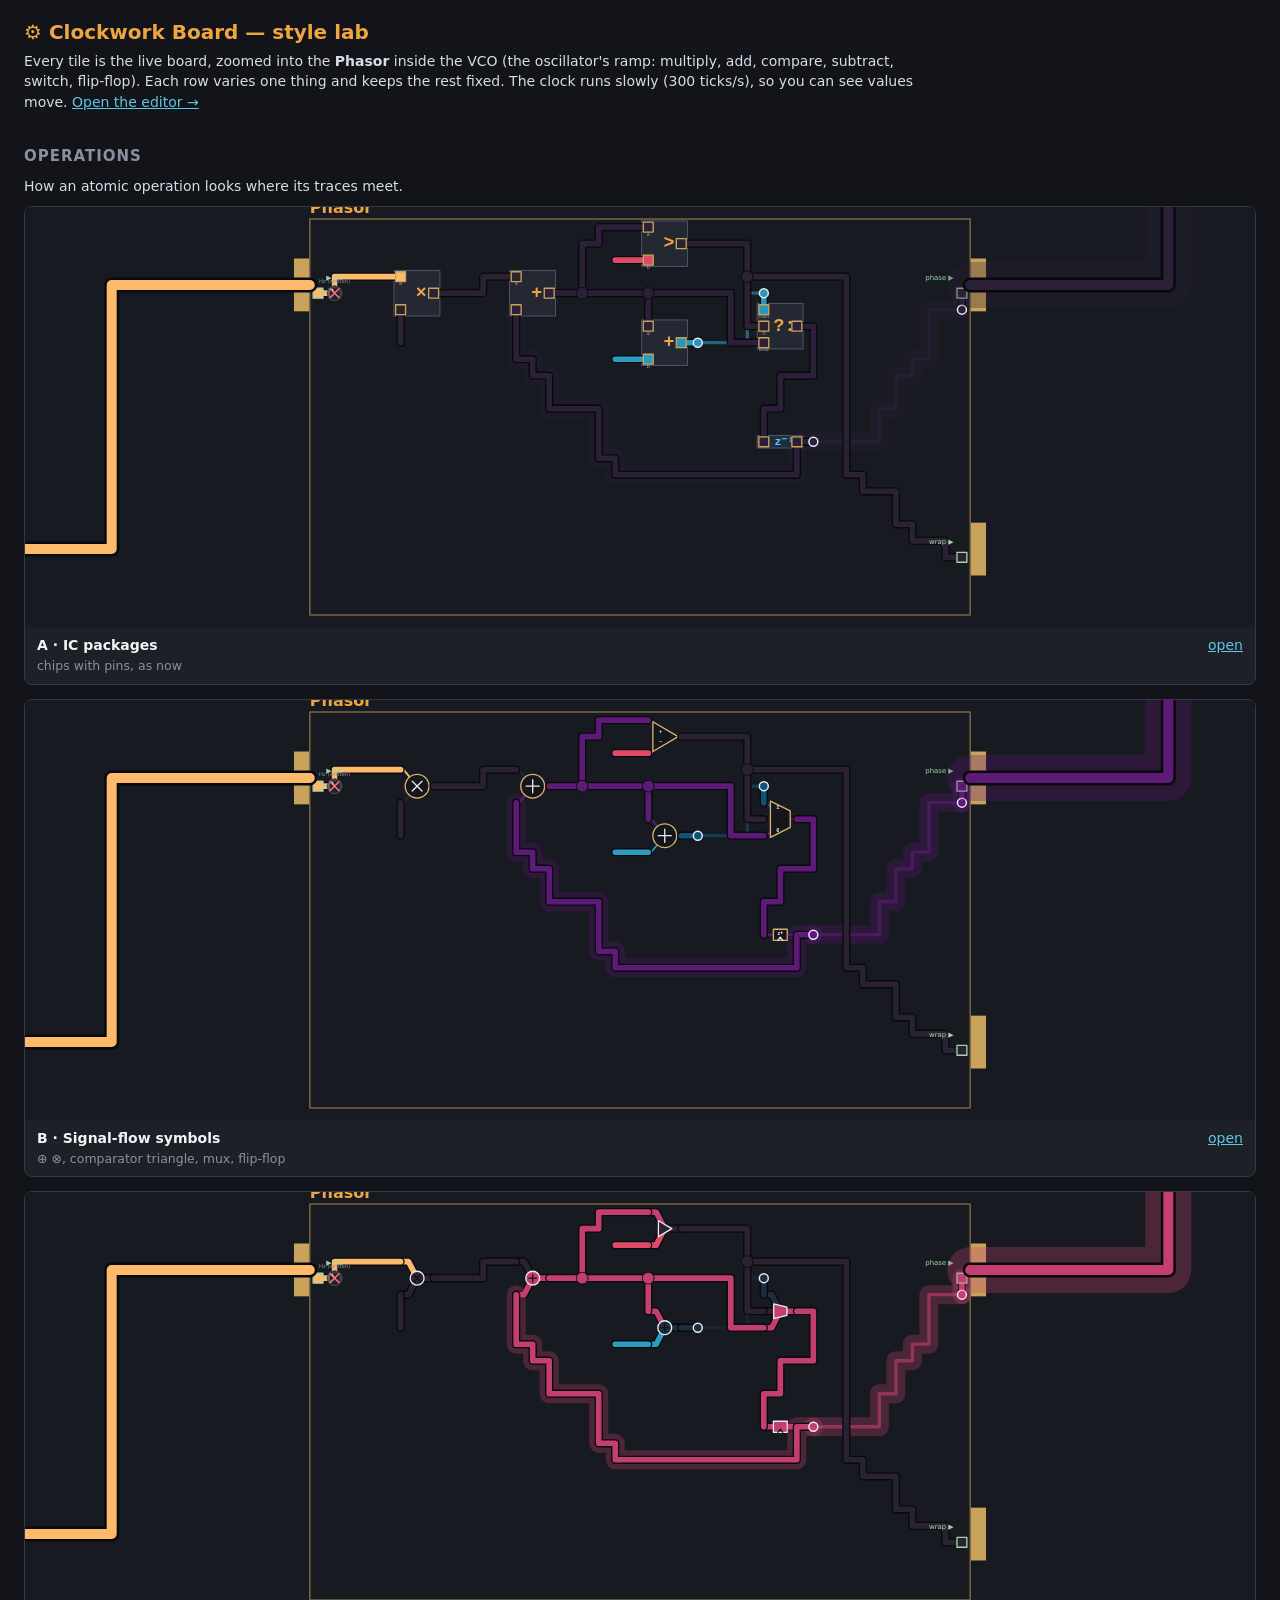
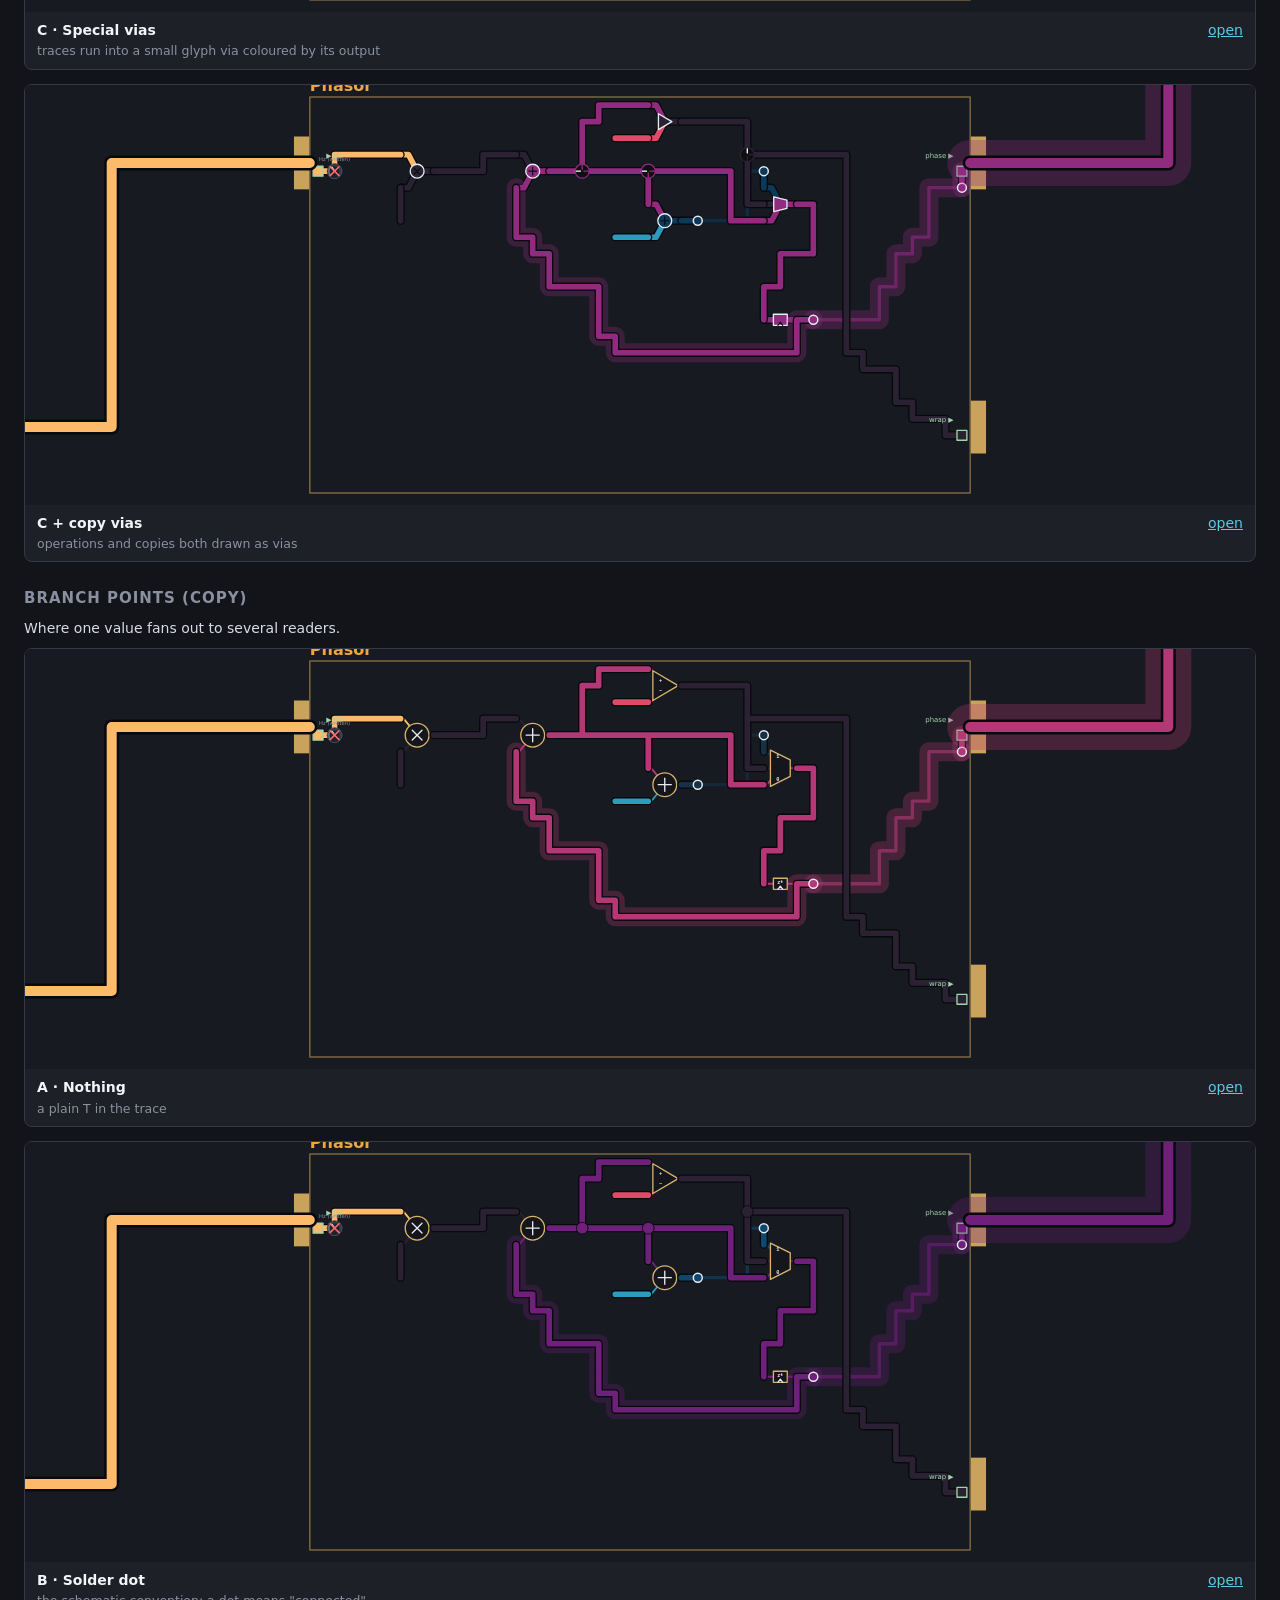
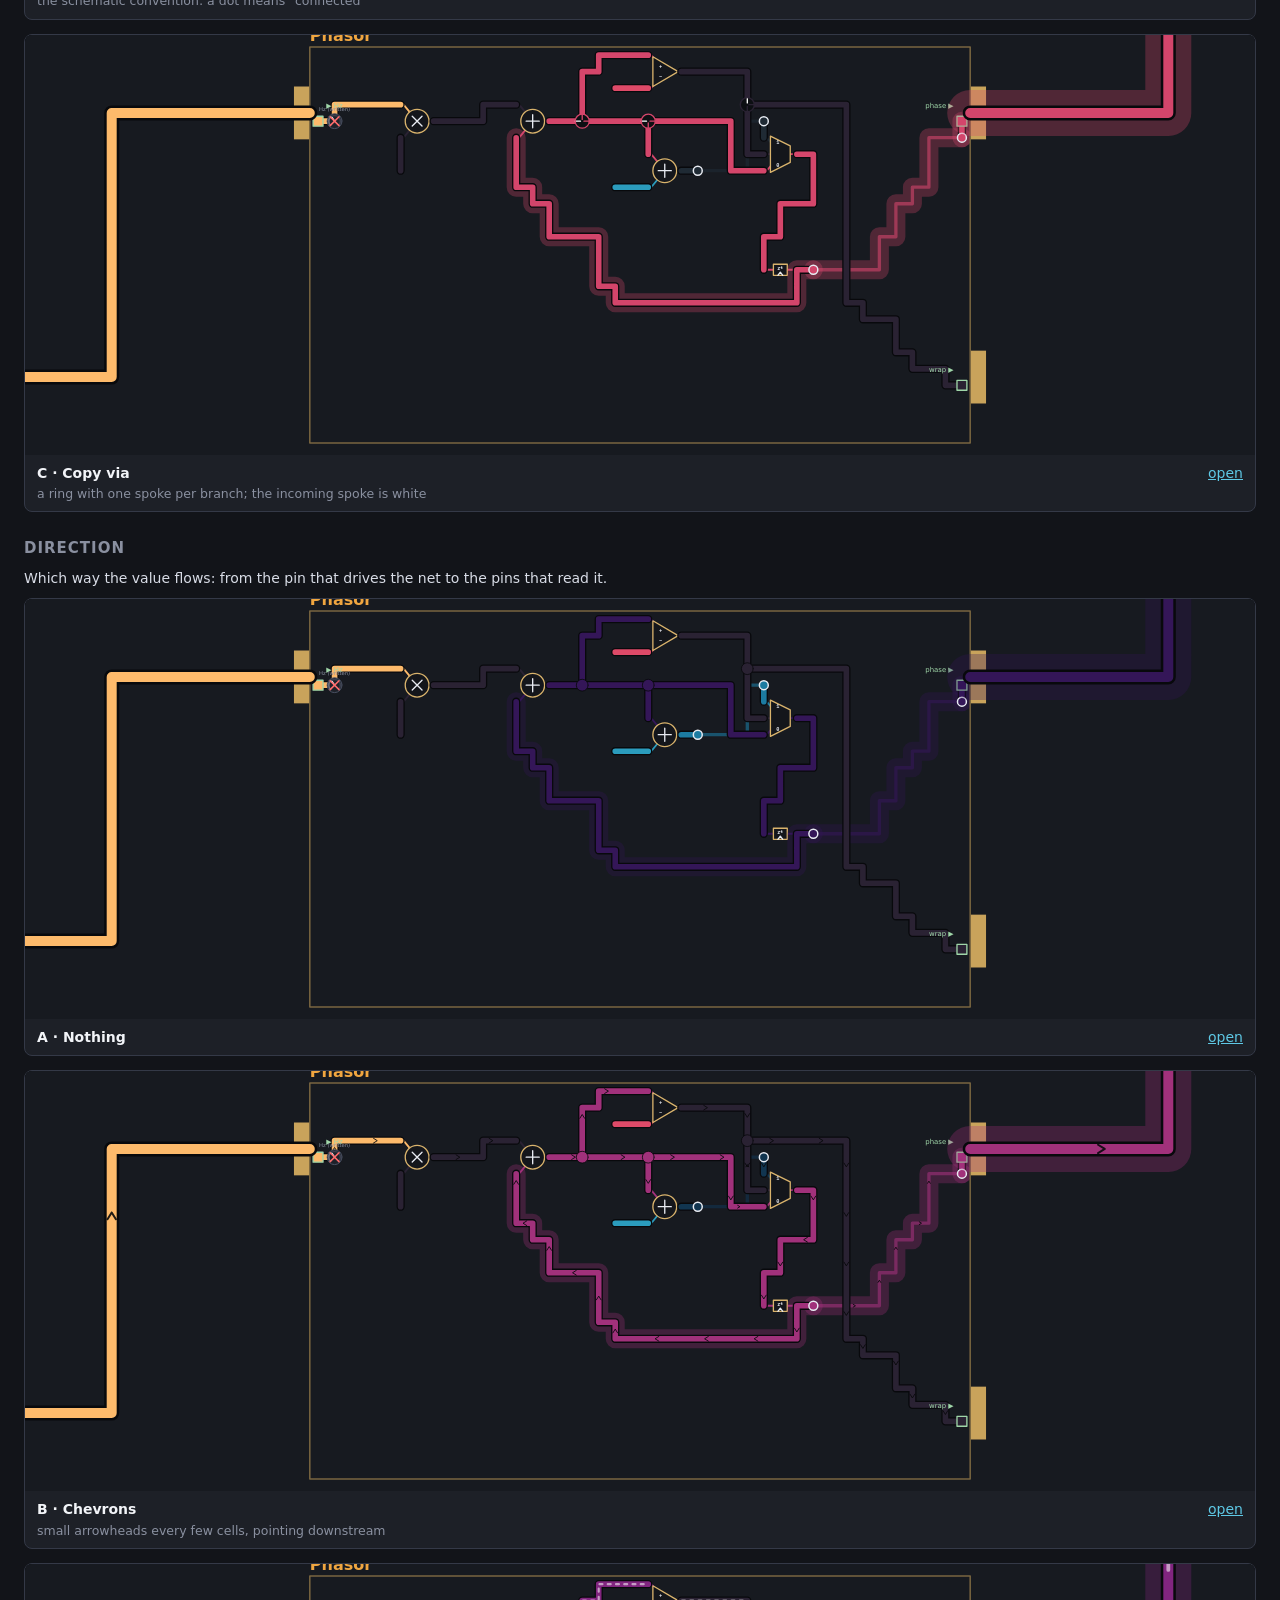
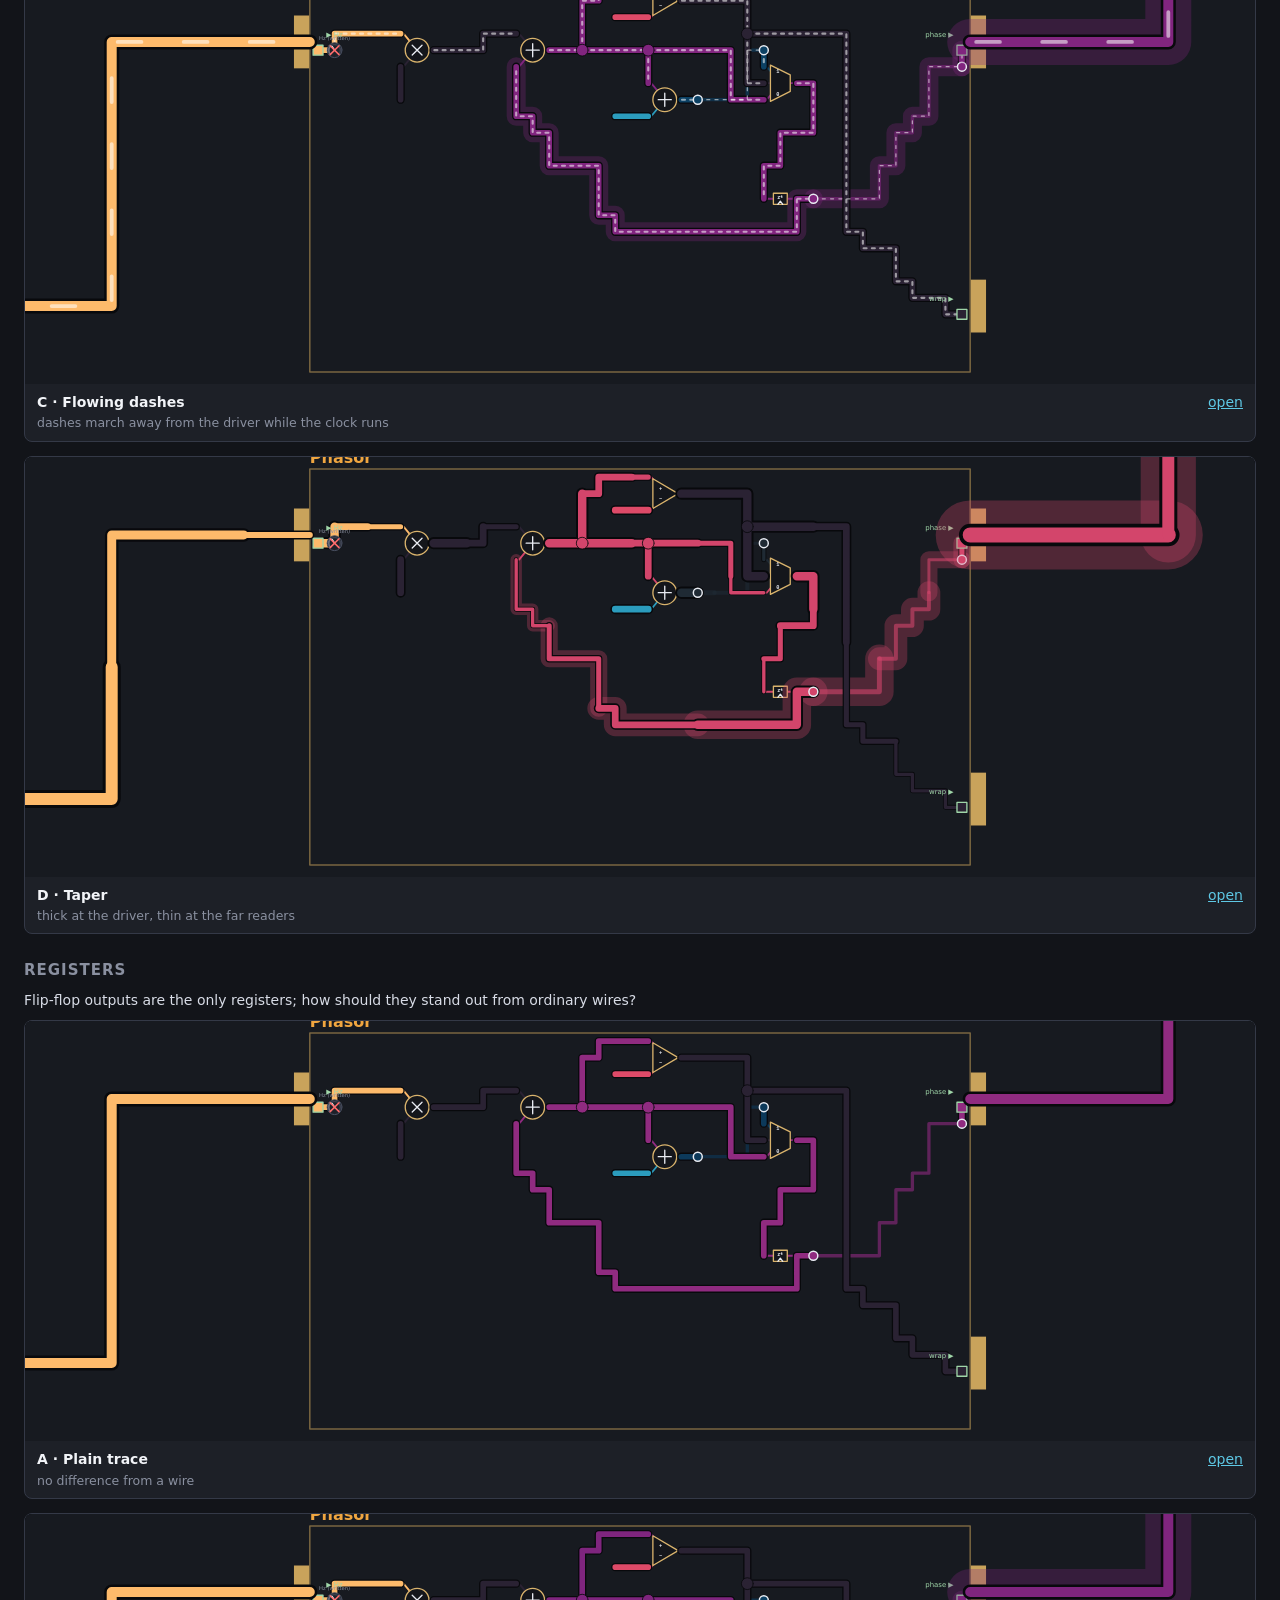
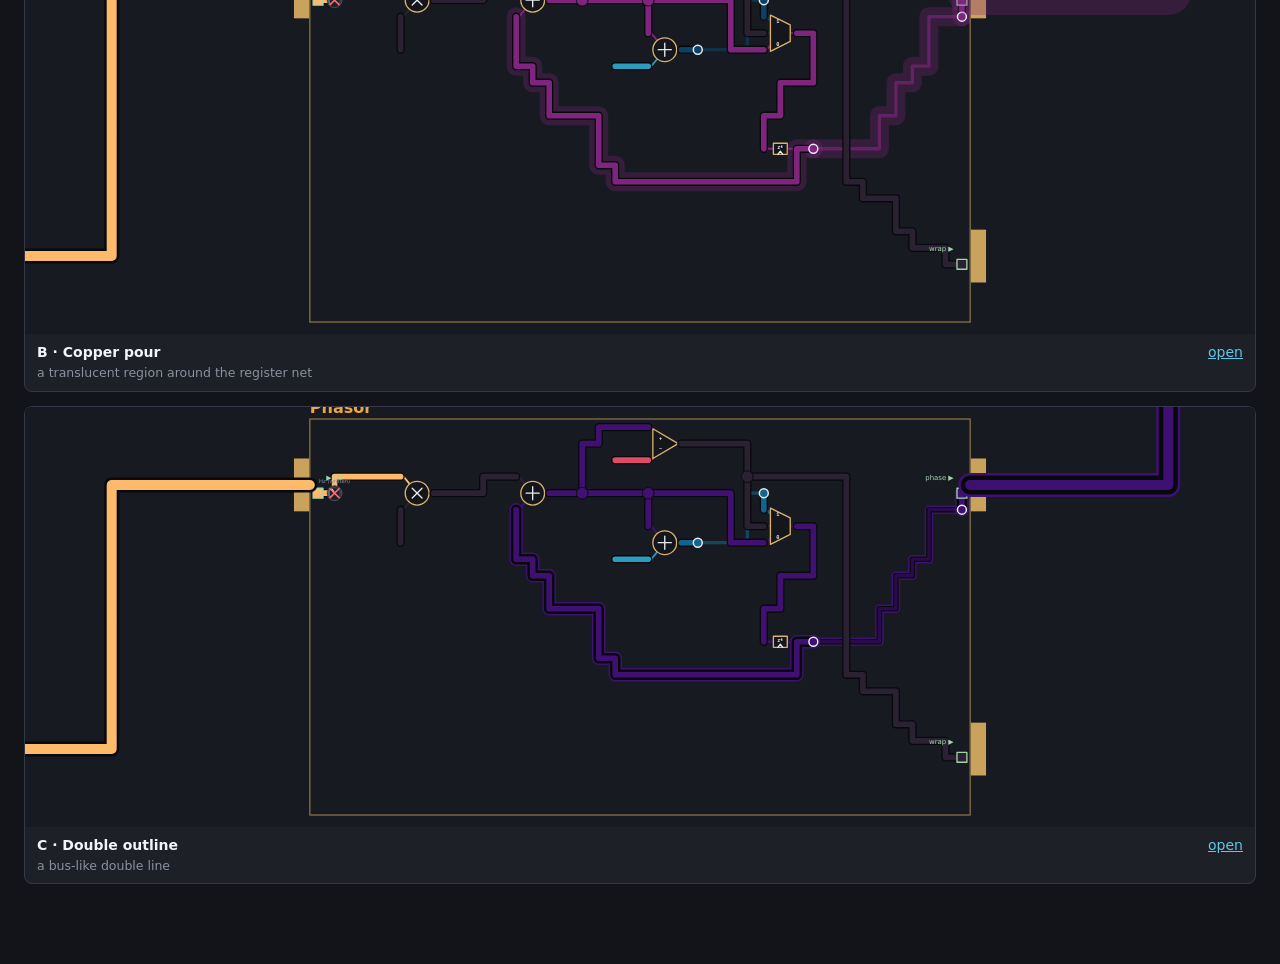
==== styles.html @ ad4bfaa4 "Board: flip-flop semantics, style lab, CI Logic ICs settle within the tick; the Delay is a flip-flop" ====
<!doctype html>
<html lang="en">
<head>
  <meta charset="utf-8">
  <title>Clockwork Board — style lab</title>
  <meta name="viewport" content="width=device-width, initial-scale=1">
  <style>
    body { margin: 0; background: #121419; color: #d8dce6; font: 14px/1.45 system-ui, sans-serif; }
    header { padding: 18px 24px 4px; }
    h1 { margin: 0 0 4px; font-size: 20px; color: #f0a640; }
    h2 { margin: 26px 24px 8px; font-size: 15px; text-transform: uppercase; letter-spacing: 1px; color: #8a90a0; }
    p { margin: 4px 0; max-width: 900px; }
    a { color: #5ec8e5; }
    .row { display: grid; grid-template-columns: repeat(auto-fill, minmax(640px, 1fr)); gap: 14px; padding: 0 24px; }
    figure { margin: 0; background: #1d2027; border: 1px solid #343947; border-radius: 8px; overflow: hidden; }
    iframe { width: 100%; height: 420px; border: 0; display: block; background: #101216; }
    figcaption { padding: 8px 12px; display: flex; justify-content: space-between; gap: 12px; }
    figcaption b { color: #f2f4f8; }
    figcaption span { color: #8a90a0; font-size: 12.5px; }
  </style>
</head>
<body>
  <header>
    <h1>⚙ Clockwork Board — style lab</h1>
    <p>Every tile is the live board, zoomed into the <b>Phasor</b> inside the VCO (the oscillator's ramp: multiply, add, compare, subtract, switch, flip-flop). Each row varies one thing and keeps the rest fixed. The clock runs slowly (300 ticks/s), so you can see values move. <a href="index.html">Open the editor →</a></p>
  </header>
  <main id="rows"></main>
  <script>
    const base = { ops: 'symbol', branch: 'dot', dir: 'none', reg: 'pour' };
    const rows = [
      ['Operations', 'How an atomic operation looks where its traces meet.', [
        [{ ops: 'chip' }, 'A · IC packages', 'chips with pins, as now'],
        [{ ops: 'symbol' }, 'B · Signal-flow symbols', '⊕ ⊗, comparator triangle, mux, flip-flop'],
        [{ ops: 'via' }, 'C · Special vias', 'traces run into a small glyph via coloured by its output'],
        [{ ops: 'via', branch: 'copyvia' }, 'C + copy vias', 'operations and copies both drawn as vias'],
      ]],
      ['Branch points (copy)', 'Where one value fans out to several readers.', [
        [{ branch: 'none' }, 'A · Nothing', 'a plain T in the trace'],
        [{ branch: 'dot' }, 'B · Solder dot', 'the schematic convention: a dot means "connected"'],
        [{ branch: 'copyvia' }, 'C · Copy via', 'a ring with one spoke per branch; the incoming spoke is white'],
      ]],
      ['Direction', 'Which way the value flows: from the pin that drives the net to the pins that read it.', [
        [{ dir: 'none' }, 'A · Nothing', ''],
        [{ dir: 'arrows' }, 'B · Chevrons', 'small arrowheads every few cells, pointing downstream'],
        [{ dir: 'flow' }, 'C · Flowing dashes', 'dashes march away from the driver while the clock runs'],
        [{ dir: 'taper' }, 'D · Taper', 'thick at the driver, thin at the far readers'],
      ]],
      ['Registers', 'Flip-flop outputs are the only registers; how should they stand out from ordinary wires?', [
        [{ reg: 'plain' }, 'A · Plain trace', 'no difference from a wire'],
        [{ reg: 'pour' }, 'B · Copper pour', 'a translucent region around the register net'],
        [{ reg: 'double' }, 'C · Double outline', 'a bus-like double line'],
      ]],
    ];
    const q = (o) => new URLSearchParams(Object.assign({}, base, o)).toString();
    let html = '';
    for (const [title, blurb, tiles] of rows) {
      html += `<h2>${title}</h2><p style="margin:0 24px 10px">${blurb}</p><div class="row">`;
      for (const [o, name, note] of tiles) {
        html += `<figure><iframe loading="lazy" src="index.html?embed=1&example=2&focus=VCO%3EPhasor&rate=300&${q(o)}"></iframe>
          <figcaption><div><b>${name}</b><br><span>${note}</span></div><a href="index.html?example=2&${q(o)}" target="_blank">open</a></figcaption></figure>`;
      }
      html += '</div>';
    }
    document.getElementById('rows').innerHTML = html + '<p style="margin:30px 24px">&nbsp;</p>';
  </script>
</body>
</html>
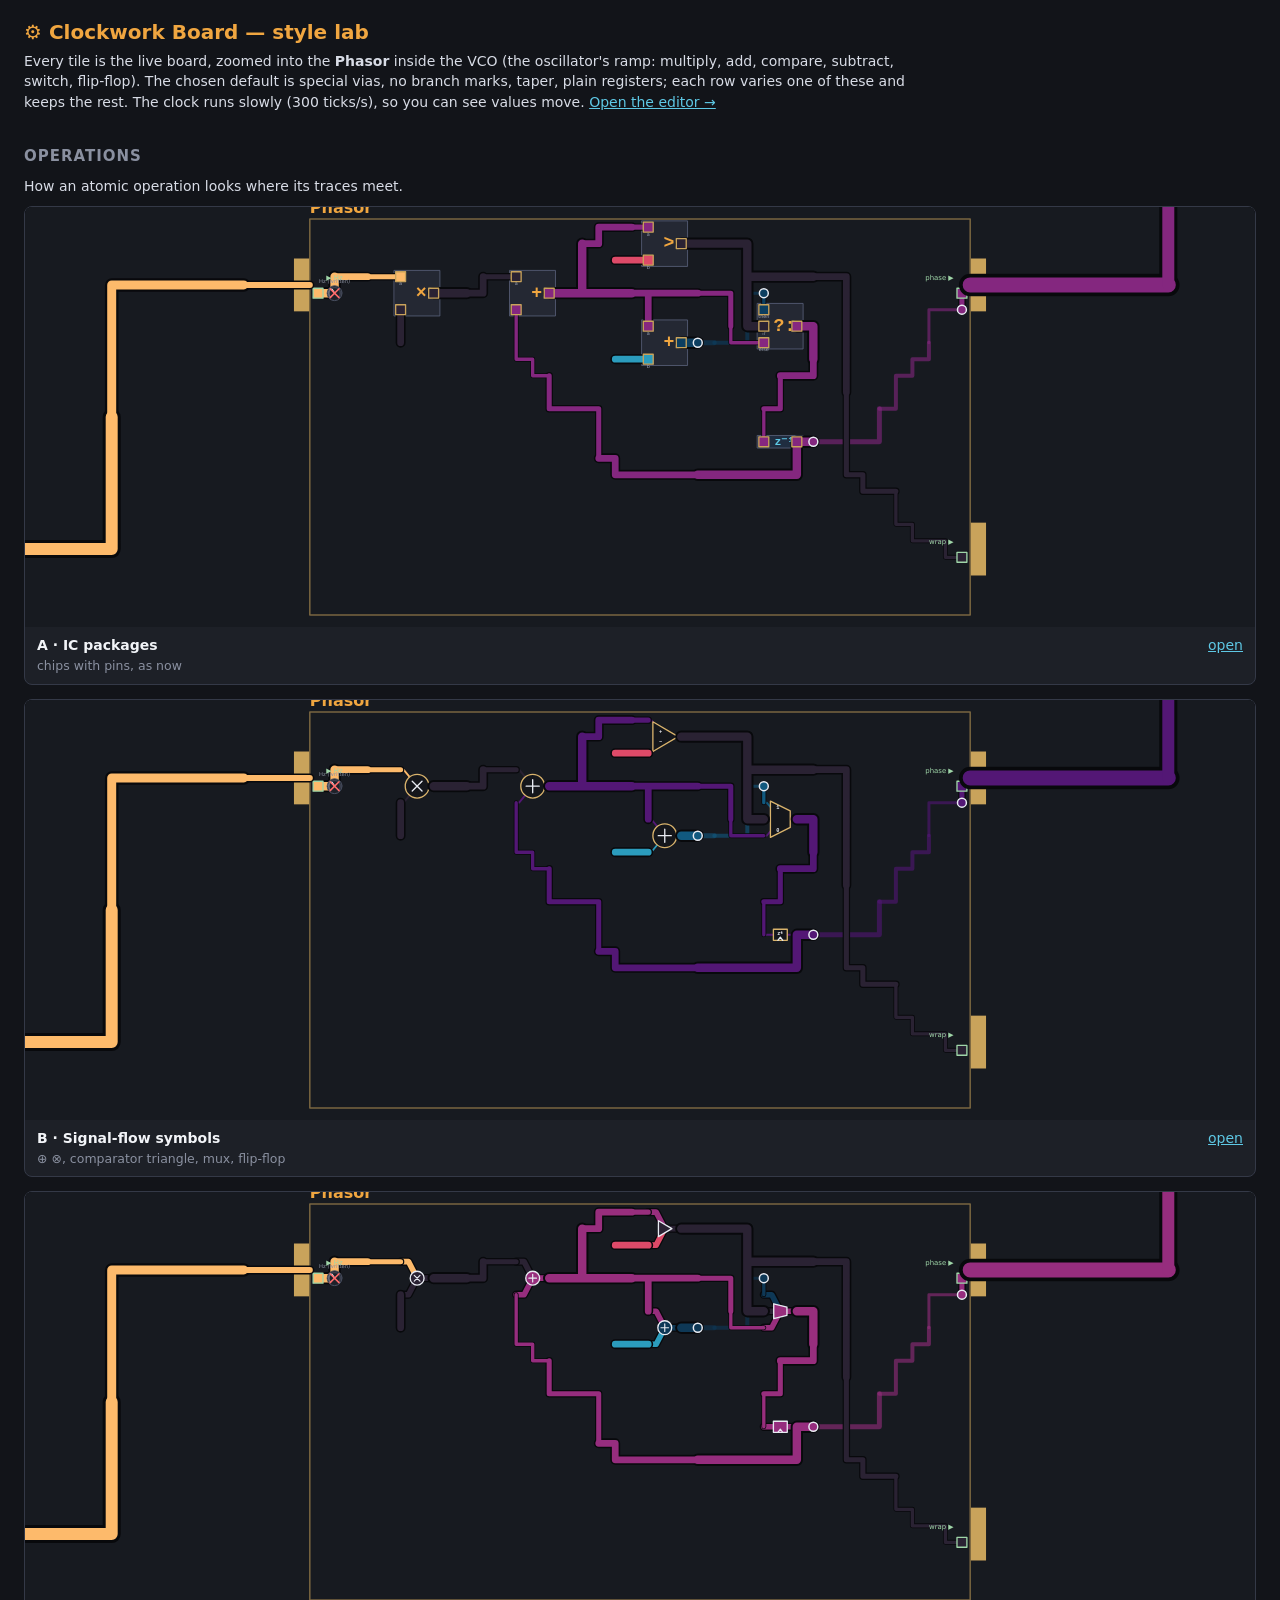
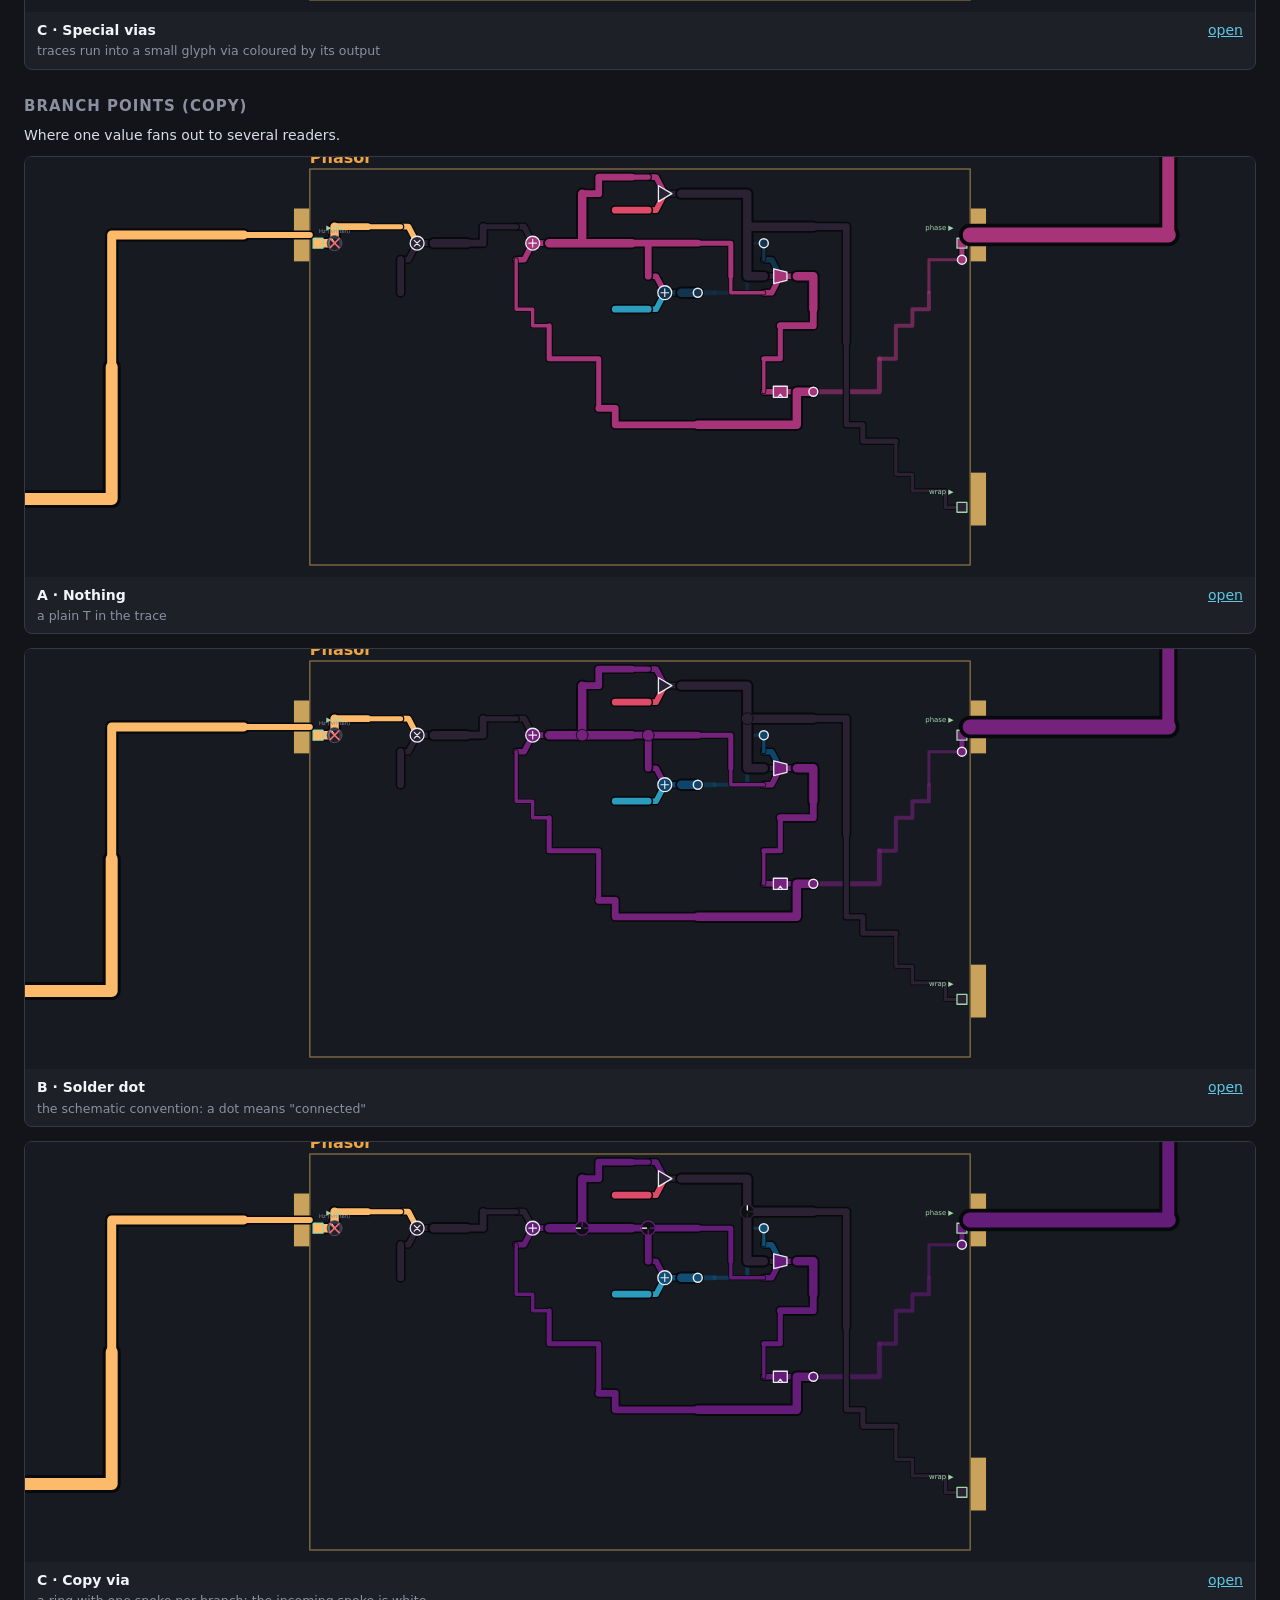
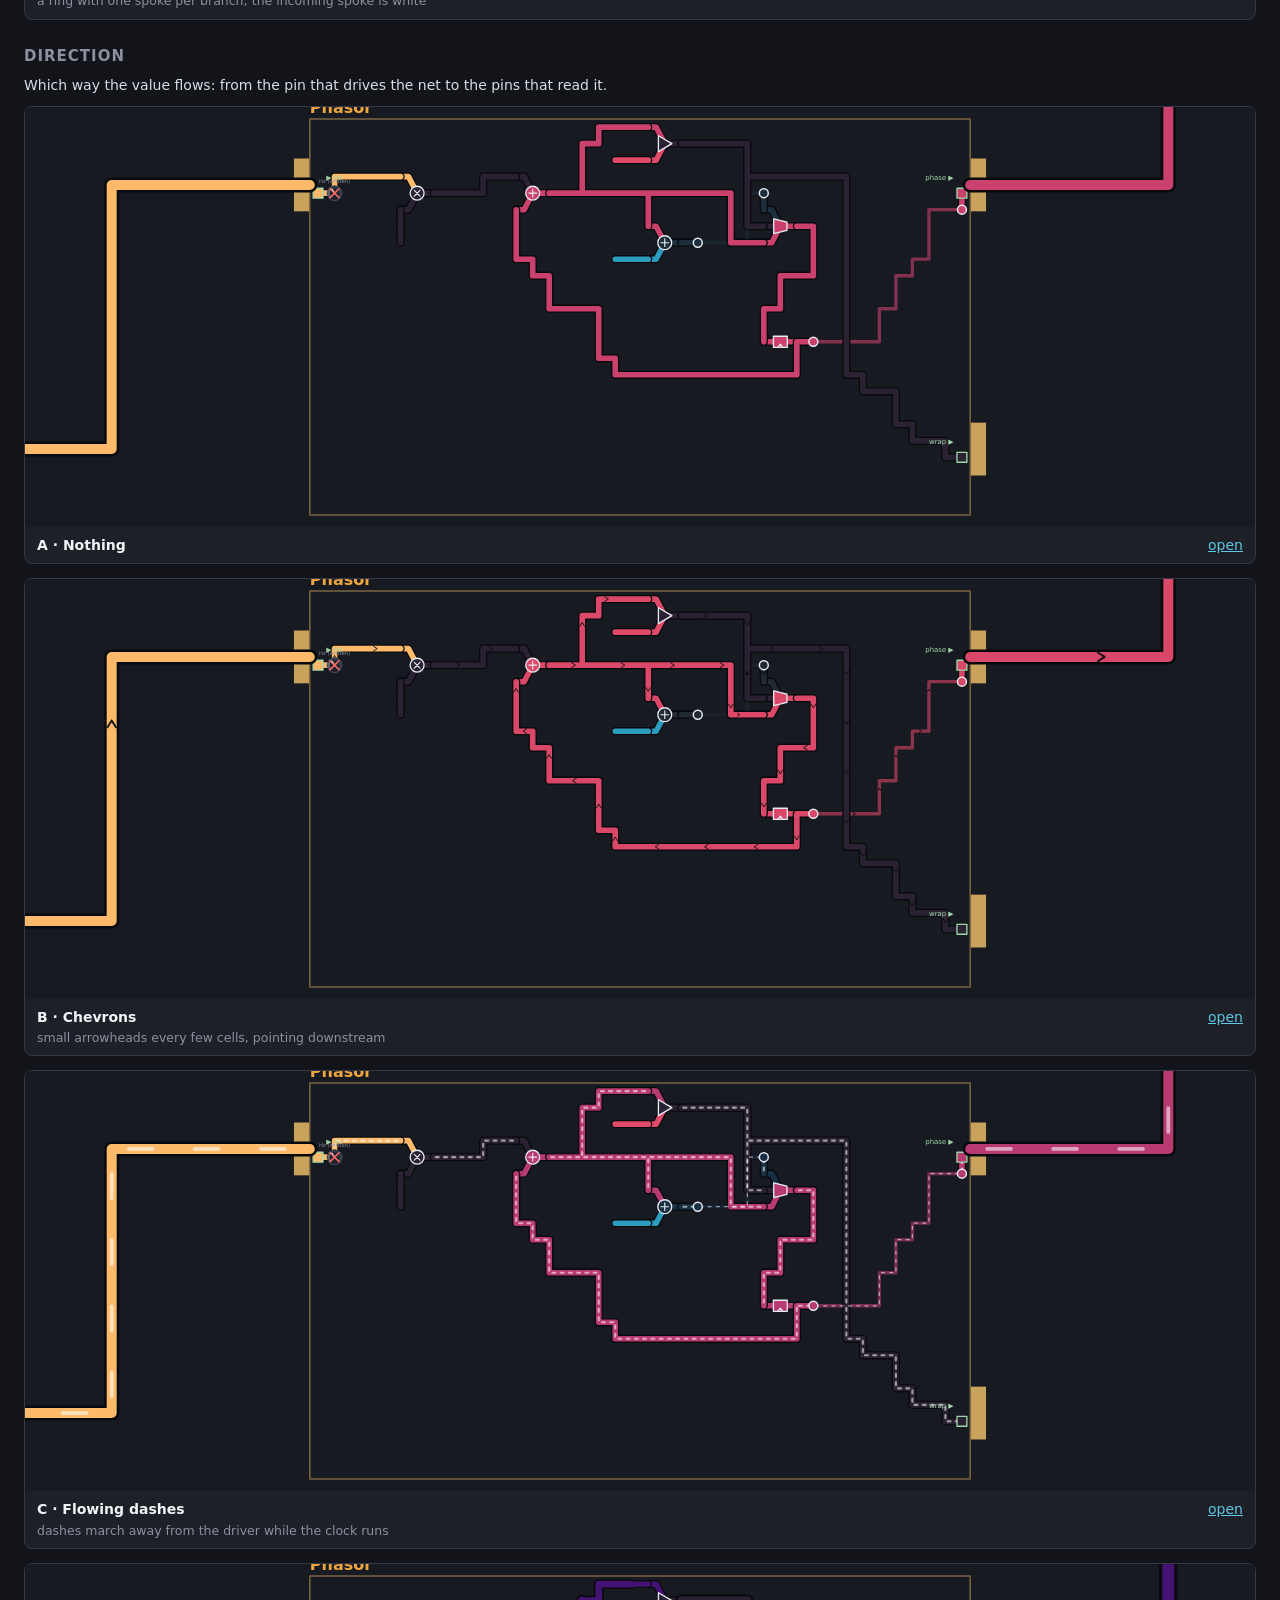
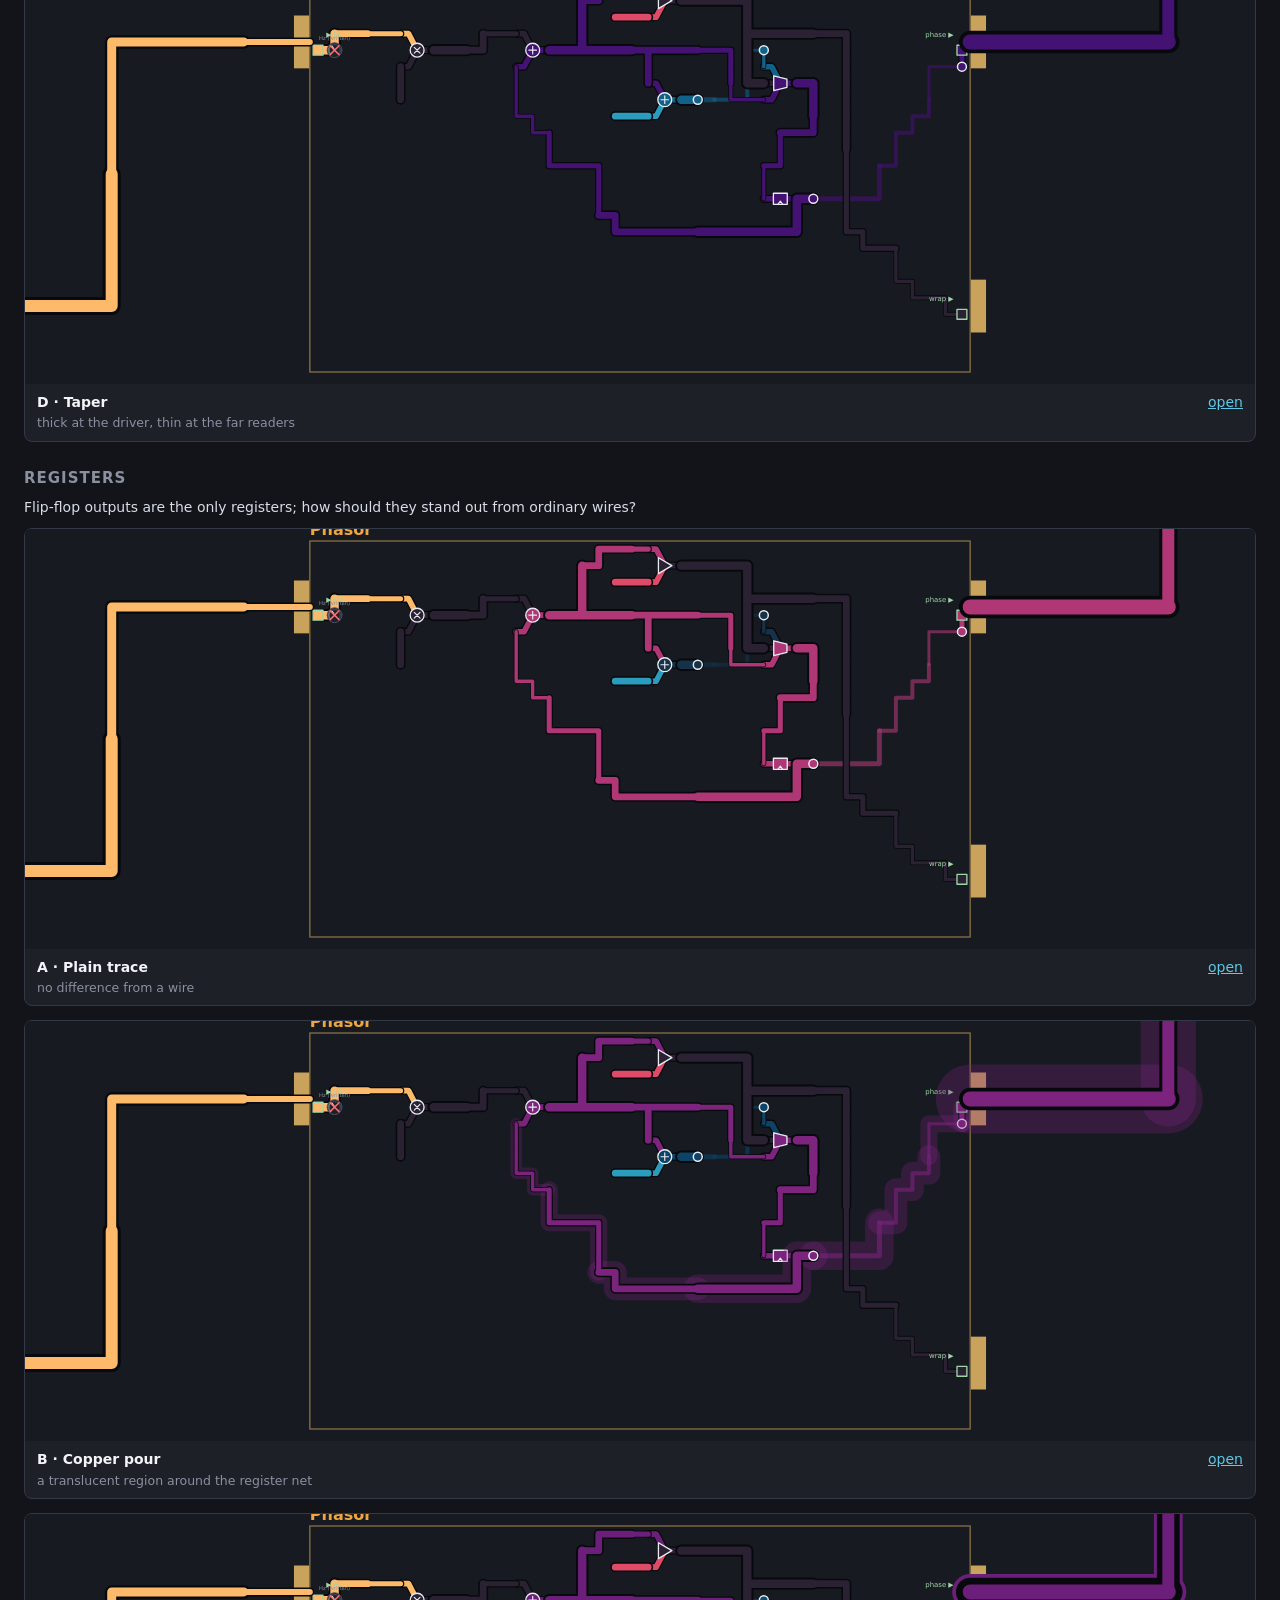
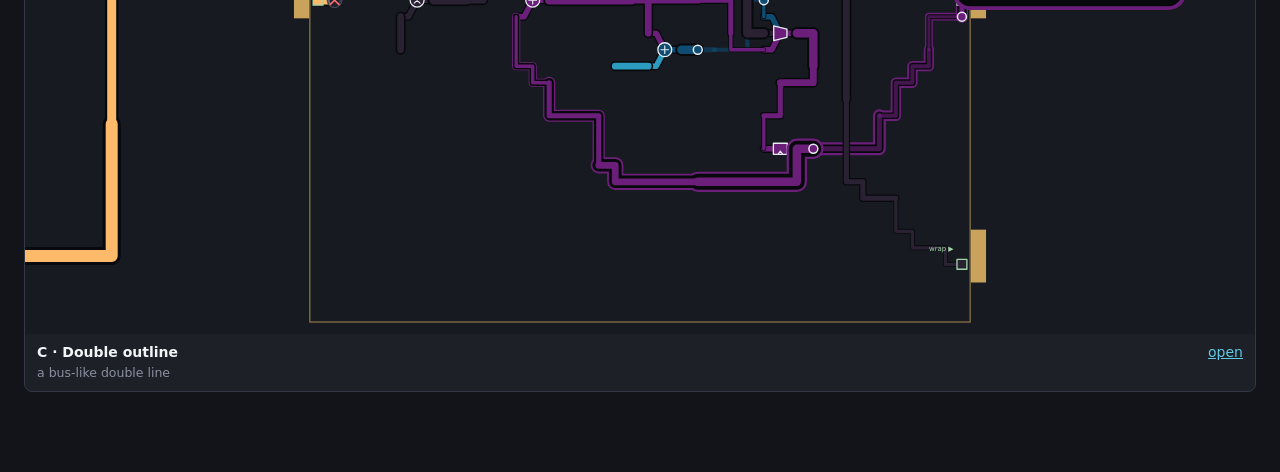
==== commit 460fc481: "Default look from the style lab: special vias, no branch marks, taper, plain registers Co-Authored-B" ====
--- a/styles.html
+++ b/styles.html
@@ -22,18 +22,17 @@
 <body>
   <header>
     <h1>⚙ Clockwork Board — style lab</h1>
-    <p>Every tile is the live board, zoomed into the <b>Phasor</b> inside the VCO (the oscillator's ramp: multiply, add, compare, subtract, switch, flip-flop). Each row varies one thing and keeps the rest fixed. The clock runs slowly (300 ticks/s), so you can see values move. <a href="index.html">Open the editor →</a></p>
+    <p>Every tile is the live board, zoomed into the <b>Phasor</b> inside the VCO (the oscillator's ramp: multiply, add, compare, subtract, switch, flip-flop). The chosen default is special vias, no branch marks, taper, plain registers; each row varies one of these and keeps the rest. The clock runs slowly (300 ticks/s), so you can see values move. <a href="index.html">Open the editor →</a></p>
   </header>
   <main id="rows"></main>
   <script>
-    const base = { ops: 'symbol', branch: 'dot', dir: 'none', reg: 'pour' };
+    const base = { ops: 'via', branch: 'none', dir: 'taper', reg: 'plain' };  // the chosen default look
     const rows = [
       ['Operations', 'How an atomic operation looks where its traces meet.', [
         [{ ops: 'chip' }, 'A · IC packages', 'chips with pins, as now'],
         [{ ops: 'symbol' }, 'B · Signal-flow symbols', '⊕ ⊗, comparator triangle, mux, flip-flop'],
         [{ ops: 'via' }, 'C · Special vias', 'traces run into a small glyph via coloured by its output'],
-        [{ ops: 'via', branch: 'copyvia' }, 'C + copy vias', 'operations and copies both drawn as vias'],
-      ]],
+              ]],
       ['Branch points (copy)', 'Where one value fans out to several readers.', [
         [{ branch: 'none' }, 'A · Nothing', 'a plain T in the trace'],
         [{ branch: 'dot' }, 'B · Solder dot', 'the schematic convention: a dot means "connected"'],
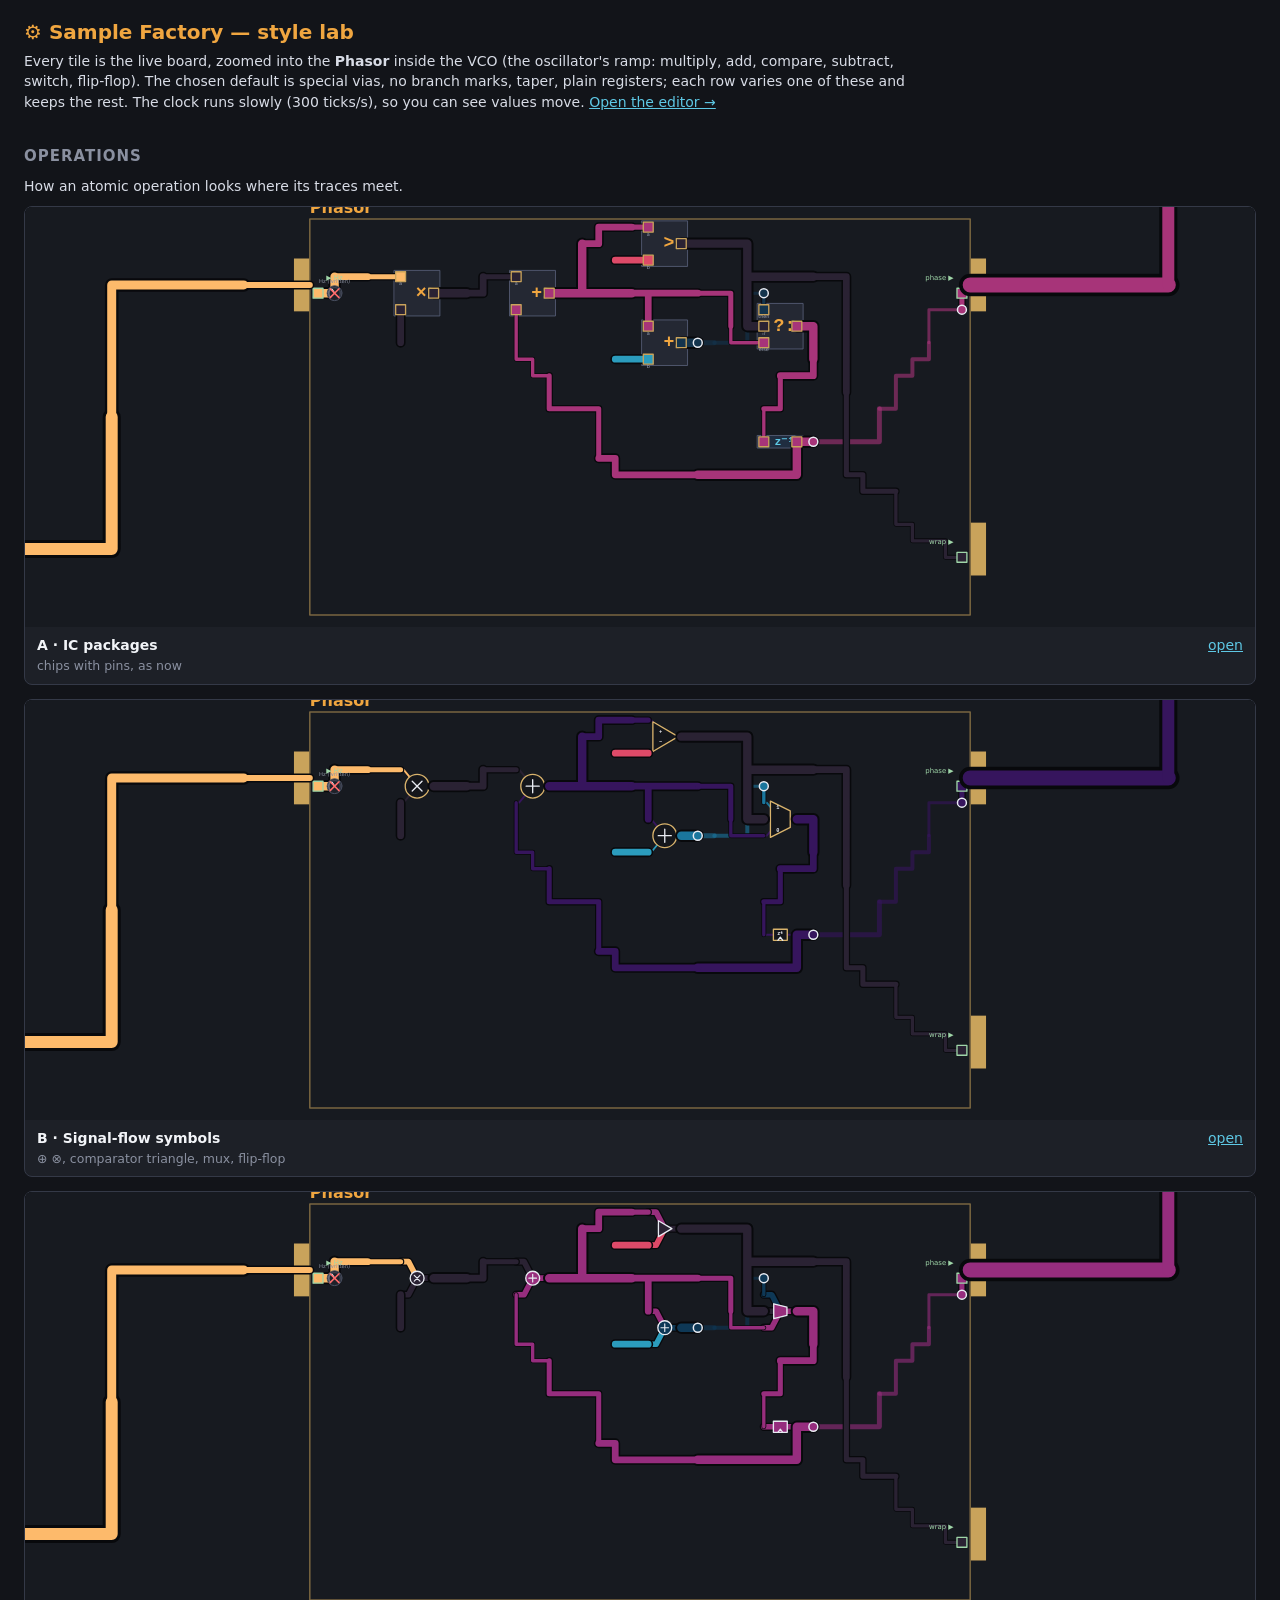
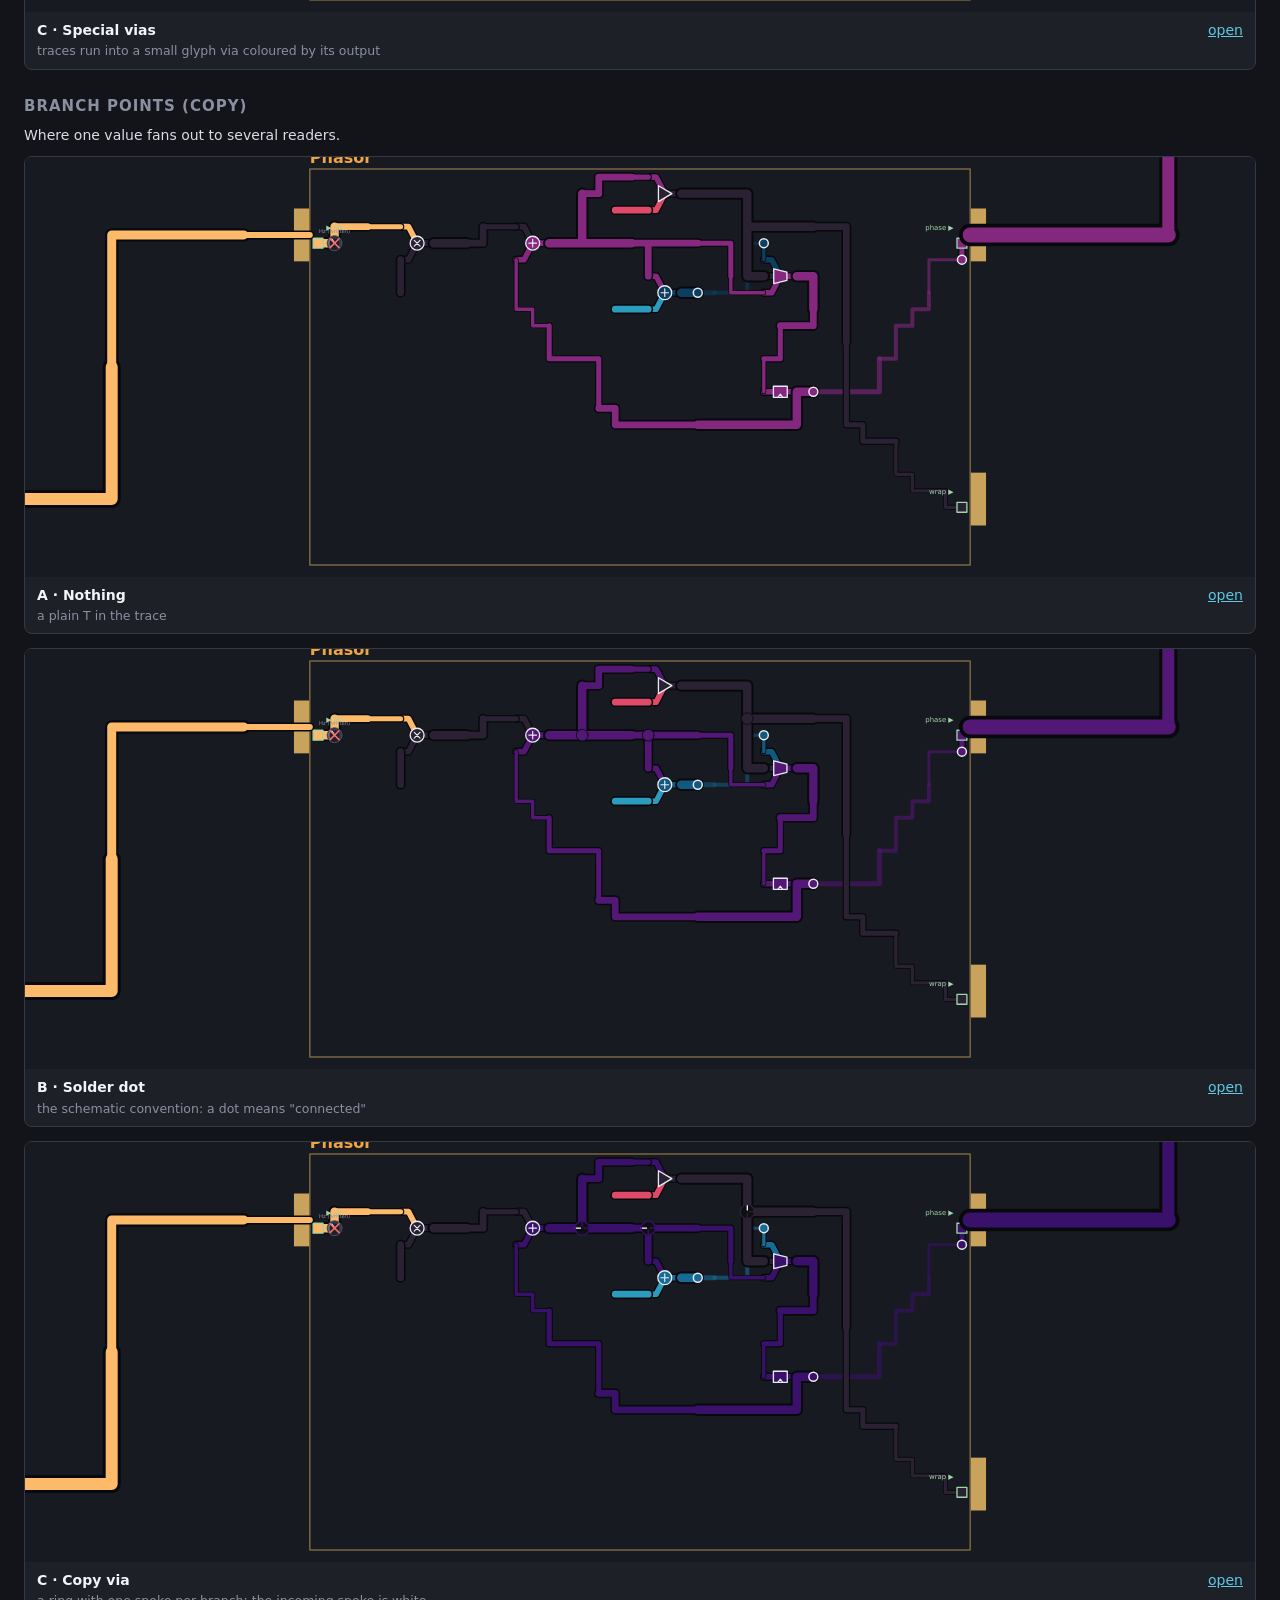
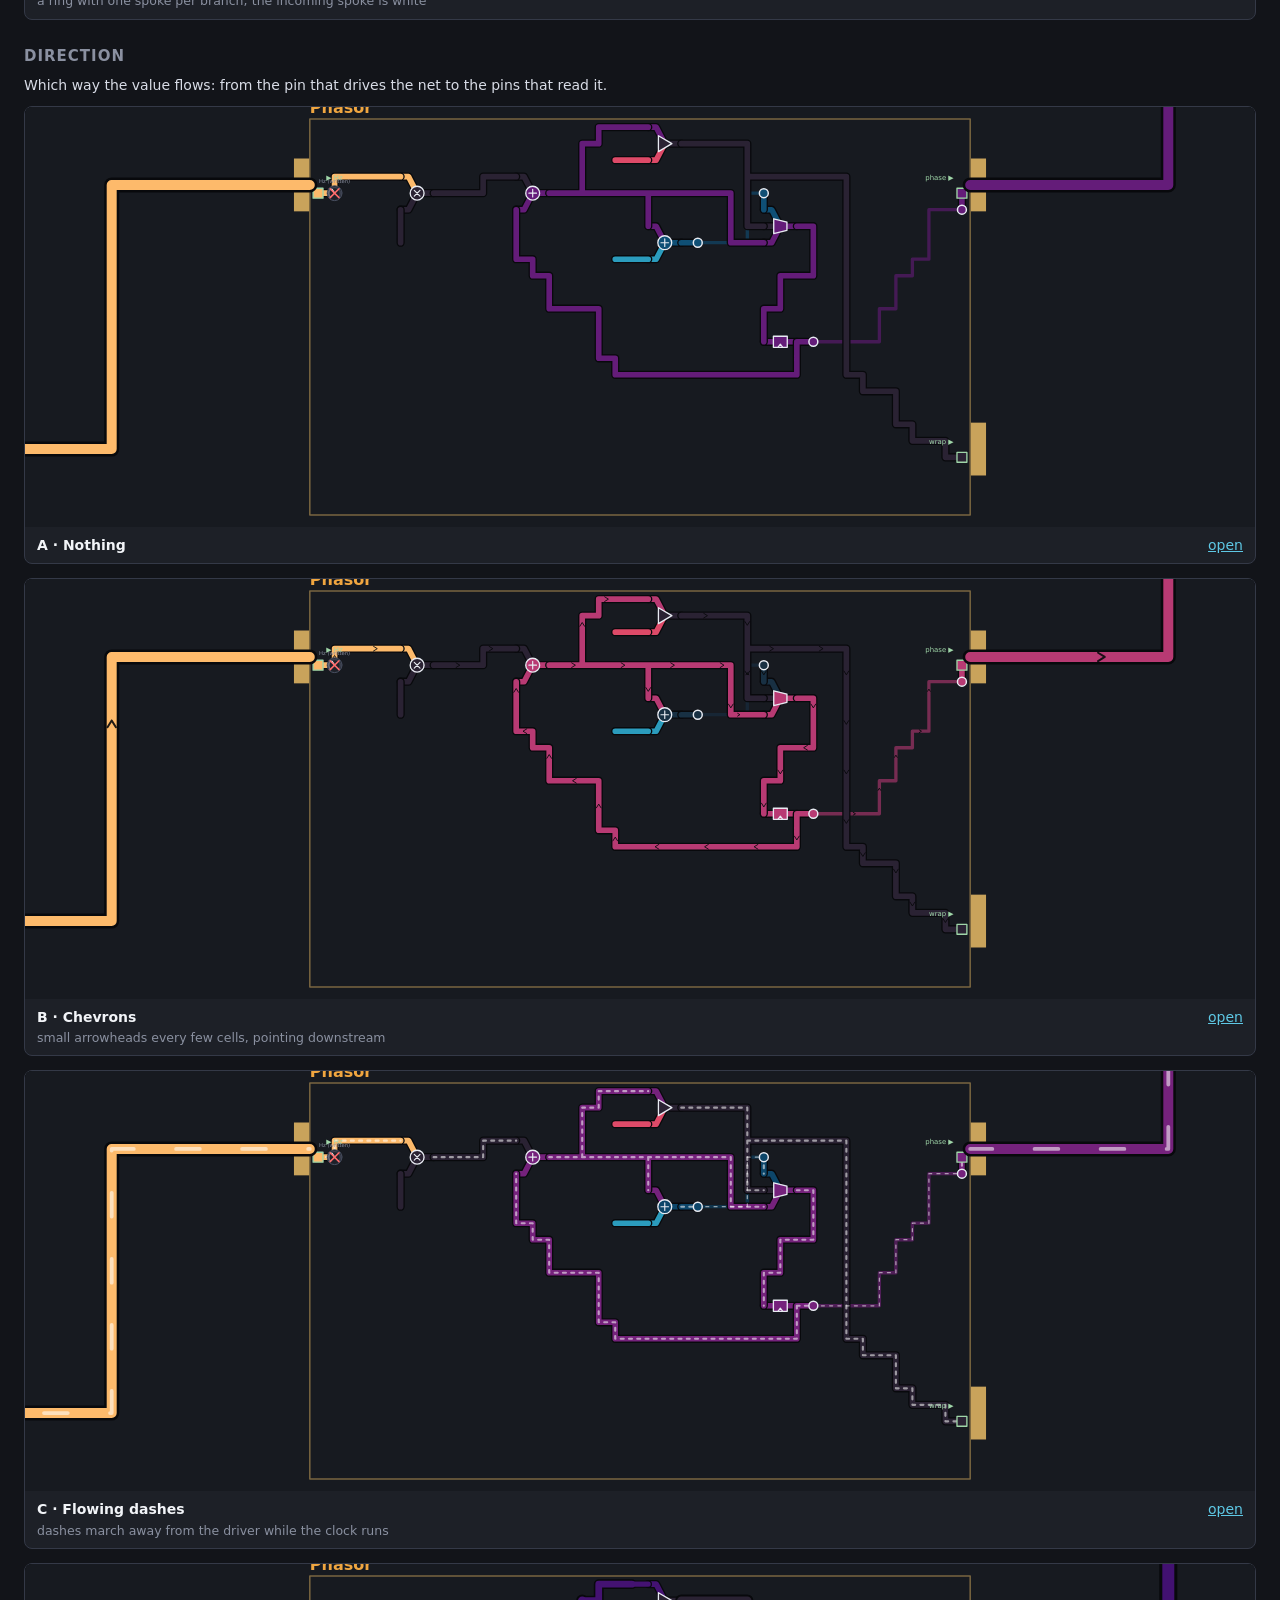
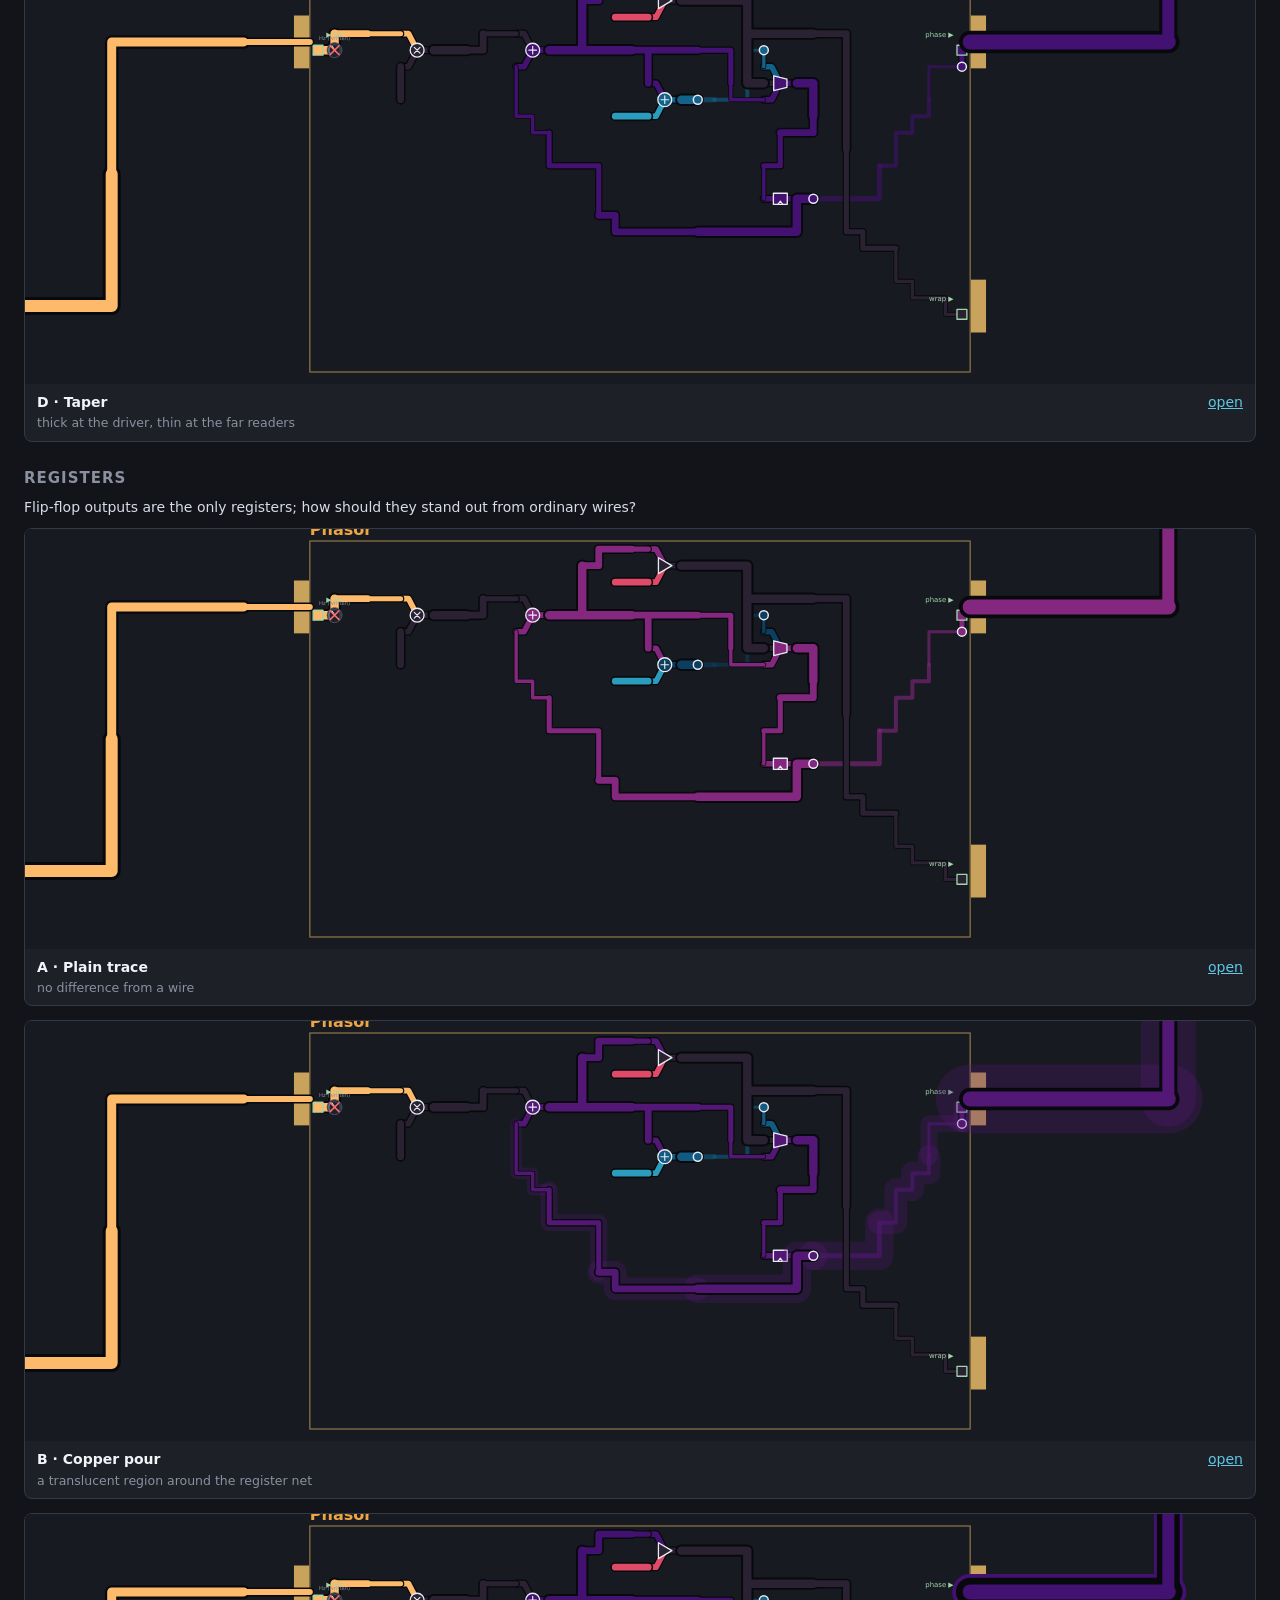
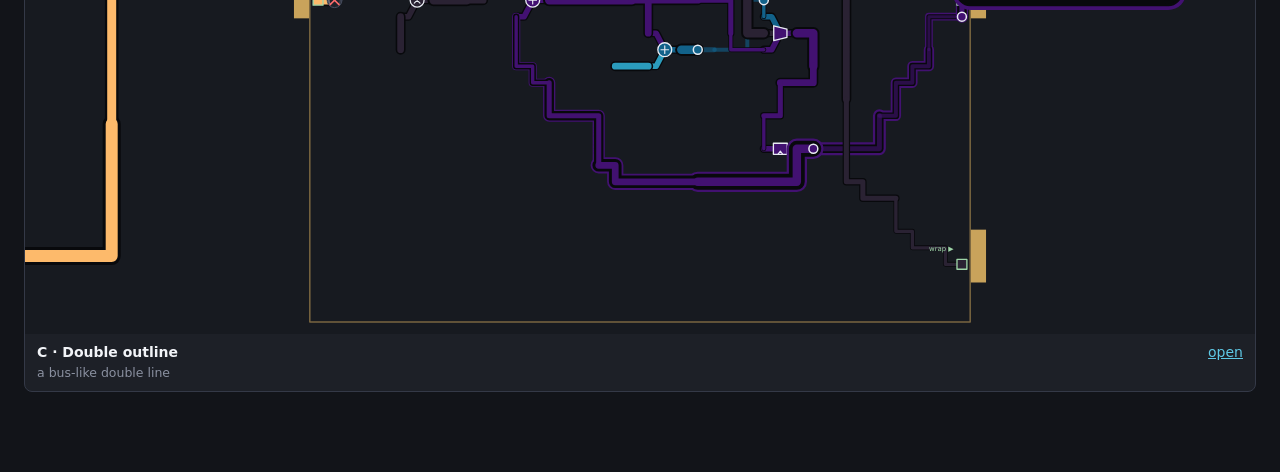
==== commit 14a94ac1: "Sample Factory: rename, and a Sample block that streams a WAV one sample per tick A Sample block hol" ====
--- a/styles.html
+++ b/styles.html
@@ -2,7 +2,7 @@
 <html lang="en">
 <head>
   <meta charset="utf-8">
-  <title>Clockwork Board — style lab</title>
+  <title>Sample Factory — style lab</title>
   <meta name="viewport" content="width=device-width, initial-scale=1">
   <style>
     body { margin: 0; background: #121419; color: #d8dce6; font: 14px/1.45 system-ui, sans-serif; }
@@ -21,7 +21,7 @@
 </head>
 <body>
   <header>
-    <h1>⚙ Clockwork Board — style lab</h1>
+    <h1>⚙ Sample Factory — style lab</h1>
     <p>Every tile is the live board, zoomed into the <b>Phasor</b> inside the VCO (the oscillator's ramp: multiply, add, compare, subtract, switch, flip-flop). The chosen default is special vias, no branch marks, taper, plain registers; each row varies one of these and keeps the rest. The clock runs slowly (300 ticks/s), so you can see values move. <a href="index.html">Open the editor →</a></p>
   </header>
   <main id="rows"></main>
